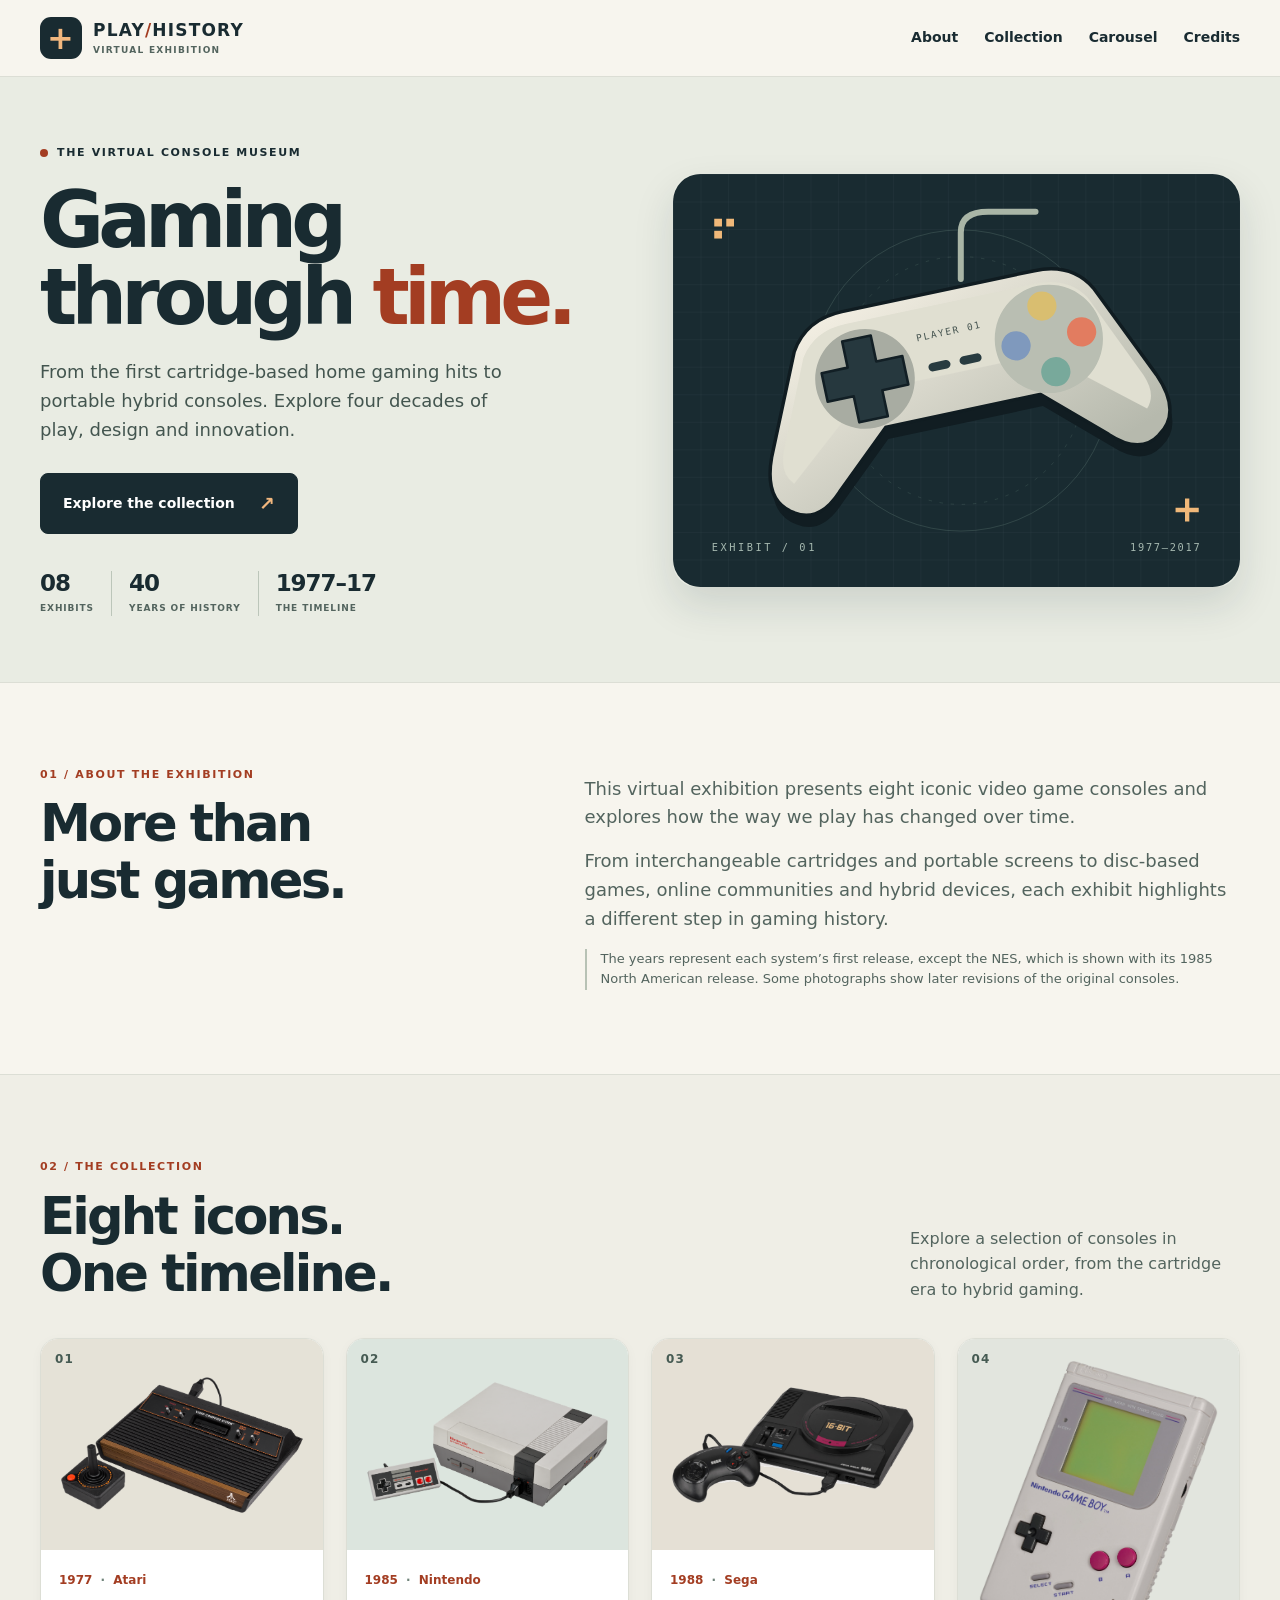
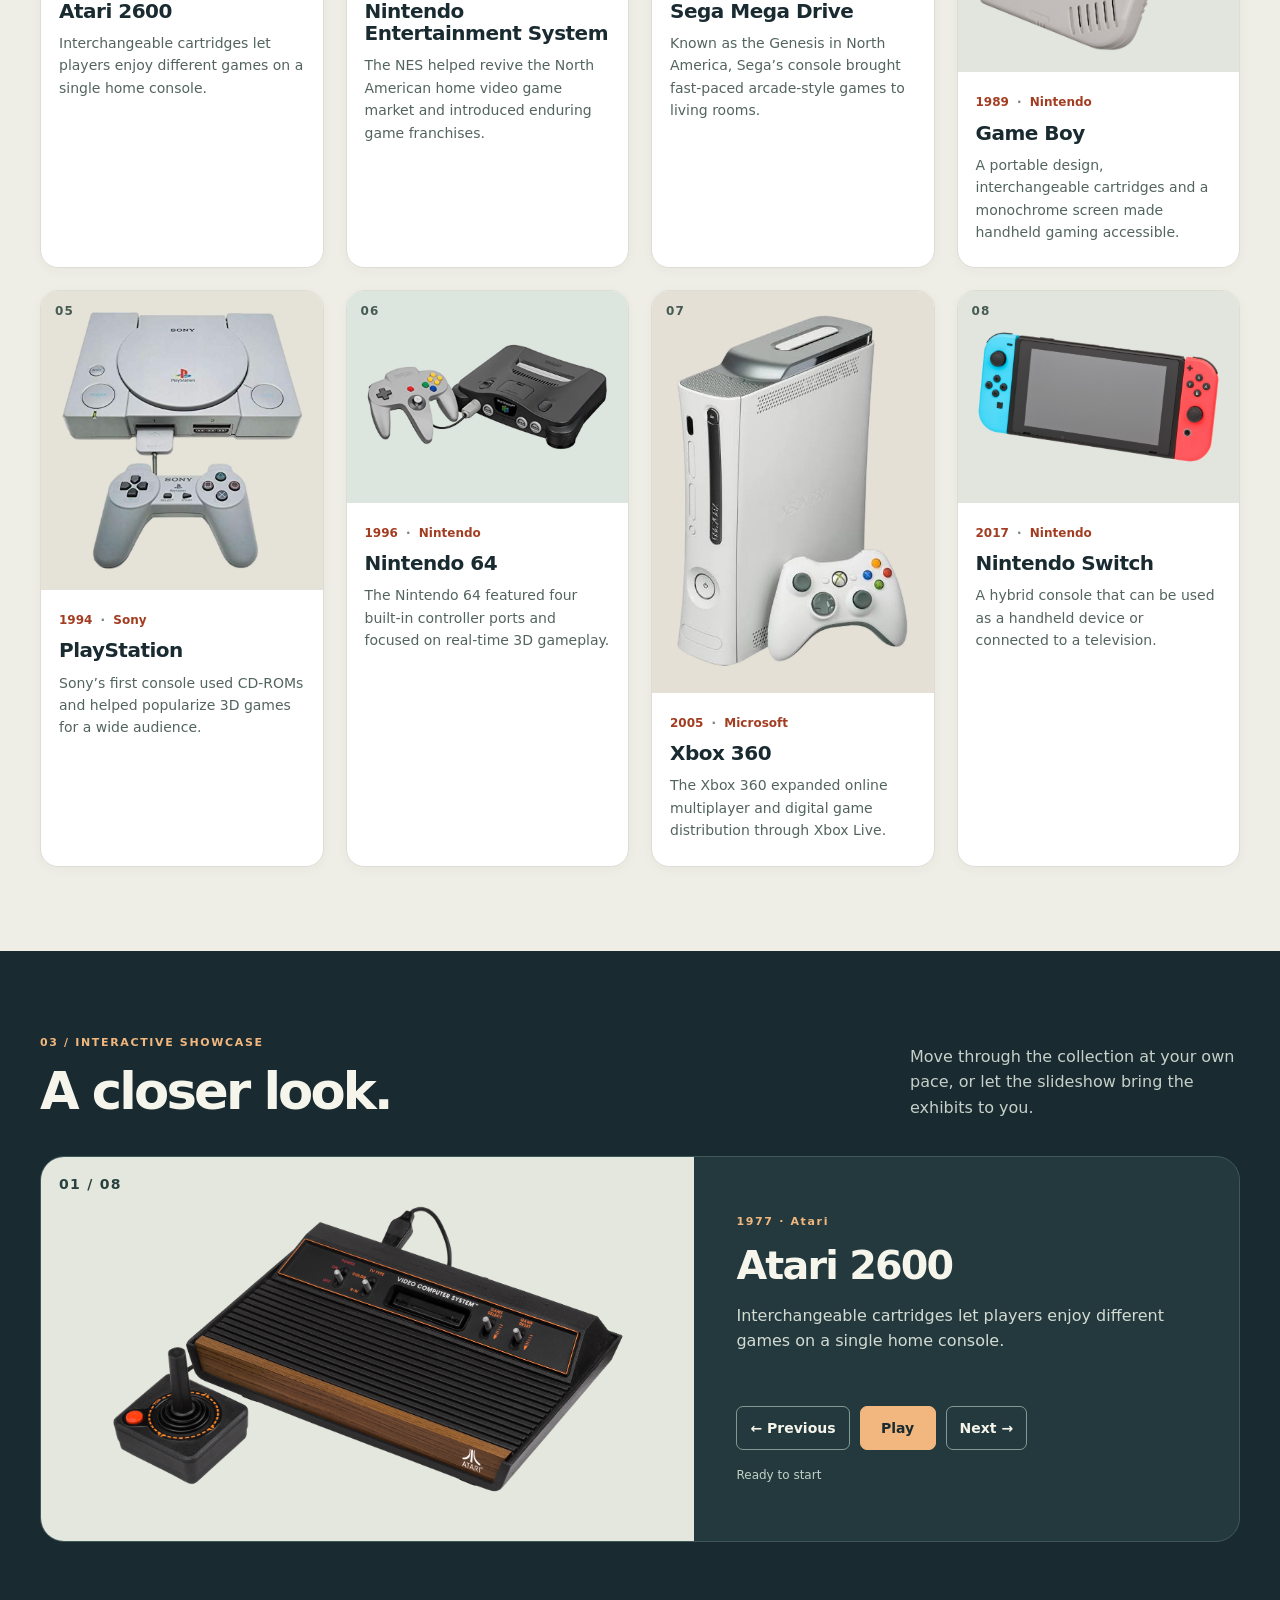
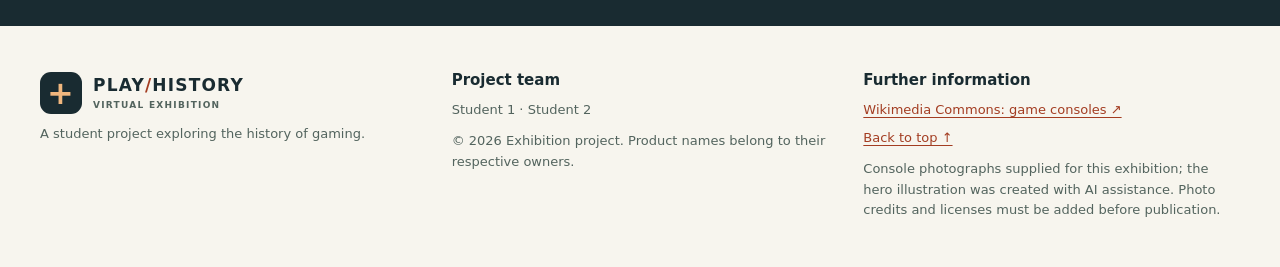
==== index.html @ f56f7c8f "Pievienoju HTML un css dizainu un fotografijas" ====
<!DOCTYPE html>
<html lang="en">
<head>
    <meta charset="UTF-8">
    <meta name="viewport" content="width=device-width, initial-scale=1.0">
    <meta name="description" content="A virtual exhibition exploring eight iconic gaming consoles from 1977 to 2017.">
    <title>Gaming Through Time | Virtual Exhibition</title>
    <link rel="stylesheet" href="style.css">
    <script src="app.js" defer></script>
</head>
<body>
    <a class="skip-link" href="#main-content">Skip to content</a>
    <header class="site-header" id="home">
        <div class="container header-inner">
            <a class="brand" href="#home"><span class="brand-mark" aria-hidden="true">+</span><span>PLAY<span class="brand-accent">/</span>HISTORY<small>VIRTUAL EXHIBITION</small></span></a>
            <nav aria-label="Main navigation" class="navigation">
                <a href="#about">About</a><a href="#gallery">Collection</a><a href="#carousel">Carousel</a><a href="#credits">Credits</a>
            </nav>
        </div>
    </header>
    <main id="main-content">
        <section class="hero" aria-labelledby="hero-title">
            <div class="container hero-layout">
                <div class="hero-copy">
                    <p class="eyebrow"><span class="status-dot"></span> THE VIRTUAL CONSOLE MUSEUM</p>
                    <h1 id="hero-title">Gaming<br>through <em>time.</em></h1>
                    <p class="hero-description">From the first cartridge-based home gaming hits to portable hybrid consoles. Explore four decades of play, design and innovation.</p>
                    <a href="#gallery" class="primary-button">Explore the collection <span aria-hidden="true">↗</span></a>
                    <div class="hero-facts"><div><strong>08</strong><span>EXHIBITS</span></div><div><strong>40</strong><span>YEARS OF HISTORY</span></div><div><strong>1977–17</strong><span>THE TIMELINE</span></div></div>
                </div>
                <div class="hero-art"><img src="images/hero-controller.svg" width="660" height="480" alt="Stylized retro game controller on a dark grid background"></div>
            </div>
        </section>
        <section class="section about" id="about" aria-labelledby="about-title">
            <div class="container about-layout">
                <div><p class="eyebrow section-eyebrow">01 / ABOUT THE EXHIBITION</p><h2 id="about-title">More than<br>just games.</h2></div>
                <div class="about-copy"><p>This virtual exhibition presents eight iconic video game consoles and explores how the way we play has changed over time.</p><p>From interchangeable cartridges and portable screens to disc-based games, online communities and hybrid devices, each exhibit highlights a different step in gaming history.</p><p class="note">The years represent each system’s first release, except the NES, which is shown with its 1985 North American release. Some photographs show later revisions of the original consoles.</p></div>
            </div>
        </section>
        <section class="section collection" id="gallery" aria-labelledby="collection-title">
            <div class="container">
                <div class="section-heading"><div><p class="eyebrow section-eyebrow">02 / THE COLLECTION</p><h2 id="collection-title">Eight icons.<br>One timeline.</h2></div><p>Explore a selection of consoles in chronological order, from the cartridge era to hybrid gaming.</p></div>
                <div class="gallery-grid">
                <article class="console-card" data-title="Atari 2600" data-year="1977" data-caption="Interchangeable cartridges let players enjoy different games on a single home console.">
                    <div class="card-image tone-0"><img src="images/atari-2600.png" alt="A dark Atari console with a woodgrain front and cartridge slot." width="480" height="340" loading="lazy"><span class="exhibit-number">01</span></div>
                    <div class="card-body"><p class="card-meta">1977 <span>·</span> Atari</p><h3>Atari 2600</h3><p>Interchangeable cartridges let players enjoy different games on a single home console.</p></div>
                </article>
                <article class="console-card" data-title="Nintendo Entertainment System" data-year="1985" data-caption="The NES helped revive the North American home video game market and introduced enduring game franchises.">
                    <div class="card-image tone-1"><img src="images/nes.png" alt="A grey rectangular NES console with black controller ports." width="480" height="340" loading="lazy"><span class="exhibit-number">02</span></div>
                    <div class="card-body"><p class="card-meta">1985 <span>·</span> Nintendo</p><h3>Nintendo Entertainment System</h3><p>The NES helped revive the North American home video game market and introduced enduring game franchises.</p></div>
                </article>
                <article class="console-card" data-title="Sega Mega Drive" data-year="1988" data-caption="Known as the Genesis in North America, Sega’s console brought fast-paced arcade-style games to living rooms.">
                    <div class="card-image tone-2"><img src="images/mega-drive.png" alt="A black Sega Mega Drive with a circular top and gold 16-bit lettering." width="480" height="340" loading="lazy"><span class="exhibit-number">03</span></div>
                    <div class="card-body"><p class="card-meta">1988 <span>·</span> Sega</p><h3>Sega Mega Drive</h3><p>Known as the Genesis in North America, Sega’s console brought fast-paced arcade-style games to living rooms.</p></div>
                </article>
                <article class="console-card" data-title="Game Boy" data-year="1989" data-caption="A portable design, interchangeable cartridges and a monochrome screen made handheld gaming accessible.">
                    <div class="card-image tone-3"><img src="images/game-boy.png" alt="A grey Game Boy with a green screen and burgundy buttons." width="480" height="340" loading="lazy"><span class="exhibit-number">04</span></div>
                    <div class="card-body"><p class="card-meta">1989 <span>·</span> Nintendo</p><h3>Game Boy</h3><p>A portable design, interchangeable cartridges and a monochrome screen made handheld gaming accessible.</p></div>
                </article>
                <article class="console-card" data-title="PlayStation" data-year="1994" data-caption="Sony’s first console used CD-ROMs and helped popularize 3D games for a wide audience.">
                    <div class="card-image tone-0"><img src="images/playstation.png" alt="A grey original PlayStation with a circular disc lid and controller." width="480" height="340" loading="lazy"><span class="exhibit-number">05</span></div>
                    <div class="card-body"><p class="card-meta">1994 <span>·</span> Sony</p><h3>PlayStation</h3><p>Sony’s first console used CD-ROMs and helped popularize 3D games for a wide audience.</p></div>
                </article>
                <article class="console-card" data-title="Nintendo 64" data-year="1996" data-caption="The Nintendo 64 featured four built-in controller ports and focused on real-time 3D gameplay.">
                    <div class="card-image tone-1"><img src="images/n64.png" alt="A dark Nintendo 64 with a cartridge slot and four controller ports." width="480" height="340" loading="lazy"><span class="exhibit-number">06</span></div>
                    <div class="card-body"><p class="card-meta">1996 <span>·</span> Nintendo</p><h3>Nintendo 64</h3><p>The Nintendo 64 featured four built-in controller ports and focused on real-time 3D gameplay.</p></div>
                </article>
                <article class="console-card" data-title="Xbox 360" data-year="2005" data-caption="The Xbox 360 expanded online multiplayer and digital game distribution through Xbox Live.">
                    <div class="card-image tone-2"><img src="images/xbox-360.png" alt="A white Xbox 360 standing vertically beside its controller." width="480" height="340" loading="lazy"><span class="exhibit-number">07</span></div>
                    <div class="card-body"><p class="card-meta">2005 <span>·</span> Microsoft</p><h3>Xbox 360</h3><p>The Xbox 360 expanded online multiplayer and digital game distribution through Xbox Live.</p></div>
                </article>
                <article class="console-card" data-title="Nintendo Switch" data-year="2017" data-caption="A hybrid console that can be used as a handheld device or connected to a television.">
                    <div class="card-image tone-3"><img src="images/switch.png" alt="A Nintendo Switch with blue and red Joy-Con controllers." width="480" height="340" loading="lazy"><span class="exhibit-number">08</span></div>
                    <div class="card-body"><p class="card-meta">2017 <span>·</span> Nintendo</p><h3>Nintendo Switch</h3><p>A hybrid console that can be used as a handheld device or connected to a television.</p></div>
                </article>
                </div>
            </div>
        </section>
        <section class="section showcase" id="carousel" aria-labelledby="carousel-title">
            <div class="container">
                <div class="section-heading"><div><p class="eyebrow">03 / INTERACTIVE SHOWCASE</p><h2 id="carousel-title">A closer look.</h2></div><p>Move through the collection at your own pace, or let the slideshow bring the exhibits to you.</p></div>
                <!-- JavaScript will update the image, caption, count and playback state. -->
                <div class="carousel-layout" aria-label="Console slideshow" aria-roledescription="carousel">
                    <div class="carousel-visual"><span class="slide-counter" id="carousel-counter">01 / 08</span><img id="carousel-image" src="images/atari-2600.png" alt="A dark Atari console with a woodgrain front and cartridge slot." width="480" height="340"></div>
                    <div class="carousel-content"><div id="carousel-description" aria-live="off"><p id="carousel-year" class="eyebrow">1977 · Atari</p><h3 id="carousel-name">Atari 2600</h3><p id="carousel-caption">Interchangeable cartridges let players enjoy different games on a single home console.</p></div>
                        <div class="carousel-controls" aria-label="Slideshow controls">
                            <button class="control" id="previous-btn" type="button"><span aria-hidden="true">←</span> Previous</button>
                            <button class="control control-play" id="play-pause-btn" type="button">Play</button>
                            <button class="control" id="next-btn" type="button">Next <span aria-hidden="true">→</span></button>
                        </div>
                        <p class="playback-status" id="playback-status" role="status">Ready to start</p>
                        <noscript><p class="playback-status">JavaScript is needed for the interactive slideshow.</p></noscript>
                    </div>
                </div>
            </div>
        </section>
    </main>
    <footer id="credits" class="footer">
        <div class="container footer-layout"><div><a class="brand" href="#home"><span class="brand-mark" aria-hidden="true">+</span><span>PLAY<span class="brand-accent">/</span>HISTORY<small>VIRTUAL EXHIBITION</small></span></a><p>A student project exploring the history of gaming.</p></div><div><h2>Project team</h2><p>Student 1 · Student 2</p><p>© 2026 Exhibition project. Product names belong to their respective owners.</p></div><div><h2>Further information</h2><a href="https://commons.wikimedia.org/wiki/Category:Video_game_consoles">Wikimedia Commons: game consoles ↗</a><a href="#home">Back to top ↑</a><p>Console photographs supplied for this exhibition; the hero illustration was created with AI assistance. Photo credits and licenses must be added before publication.</p></div></div>
    </footer>
</body>
</html>
---- style.css ----
/* Shared colors and measurements */
:root {
    --ink: #192b31;
    --muted: #53645e;
    --paper: #f7f5ee;
    --white: #ffffff;
    --accent: #a33d22;
    --orange: #f1b77e;
    --line: #dcded5;
    --radius: 18px;
    --max-width: 1200px;
}

/* Base and accessibility */
* { box-sizing: border-box; }
html { scroll-behavior: smooth; }
body { margin: 0; background: var(--paper); color: var(--ink); font-family: system-ui, -apple-system, "Segoe UI", sans-serif; font-size: 16px; line-height: 1.6; }
img { display: block; max-width: 100%; height: auto; }
a { color: inherit; }
button { font: inherit; cursor: pointer; }
h1, h2, h3, p { margin: 0; }
h1, h2, h3 { line-height: 1.12; }
:focus-visible { outline: 3px solid #b74d2e; outline-offset: 4px; }
.container { width: min(var(--max-width), 100% - 48px); margin: 0 auto; }
.section { padding: 84px 0; scroll-margin-top: 96px; }
.skip-link { position: absolute; top: 8px; left: 8px; transform: translateY(-150%); padding: 10px 18px; background: var(--white); z-index: 20; }
.skip-link:focus { transform: translateY(0); }

/* Header and navigation (Flexbox) */
.site-header { position: sticky; top: 0; z-index: 10; background: var(--paper); border-bottom: 1px solid var(--line); }
.header-inner { display: flex; align-items: center; justify-content: space-between; gap: 28px; min-height: 76px; padding: 10px 0; }
.brand { display: inline-flex; align-items: center; gap: 11px; text-decoration: none; font-size: 17px; font-weight: 850; line-height: 1.15; letter-spacing: .07em; white-space: nowrap; }
.brand-mark { display: grid; place-items: center; width: 42px; height: 42px; background: var(--ink); color: var(--orange); border-radius: 11px; font-size: 32px; font-weight: 700; }
.brand-accent { color: var(--accent); }
.brand small { display: block; margin-top: 4px; color: var(--muted); font-size: 9px; letter-spacing: .14em; }
.navigation { display: flex; flex-wrap: wrap; align-items: center; gap: 26px; }
.navigation a { font-size: 14px; font-weight: 650; text-decoration: none; border-bottom: 2px solid transparent; padding: 5px 0; transition: color .2s, border-color .2s; }
.navigation a:hover { color: var(--accent); border-color: var(--accent); }

/* Hero (CSS Grid) */
.hero { padding: 68px 0 66px; background: #e9ece3; border-bottom: 1px solid var(--line); }
.hero-layout { display: grid; grid-template-columns: 1.03fr 1fr; align-items: center; gap: 48px; }
.eyebrow { display: flex; align-items: center; gap: 9px; font-size: 11px; line-height: 1.5; letter-spacing: .15em; font-weight: 800; }
.status-dot { width: 8px; height: 8px; border-radius: 50%; background: var(--accent); }
.hero h1 { margin: 20px 0 22px; font-size: clamp(48px, 6.1vw, 92px); letter-spacing: -.075em; line-height: .99; }
.hero h1 em { color: var(--accent); font-style: normal; }
.hero-description { max-width: 480px; color: #43554f; font-size: 18px; }
.primary-button { display: inline-flex; align-items: center; gap: 24px; margin-top: 29px; background: var(--ink); color: var(--white); padding: 14px 22px; border: 1px solid var(--ink); border-radius: 8px; text-decoration: none; font-weight: 700; font-size: 14px; transition: background .2s, transform .2s; }
.primary-button:hover { background: #31494d; transform: translateY(-2px); }
.primary-button span { color: var(--orange); font-size: 19px; }
.hero-art { border-radius: 24px; overflow: hidden; box-shadow: 0 18px 40px #192b3122; }
.hero-art img { width: 100%; }
.hero-facts { display: flex; flex-wrap: wrap; gap: 0; margin-top: 37px; }
.hero-facts div { padding: 0 17px; border-left: 1px solid #bcc6ba; }
.hero-facts div:first-child { padding-left: 0; border: 0; }
.hero-facts strong { display: block; font-size: 23px; line-height: 1.1; letter-spacing: -.045em; }
.hero-facts span { display: block; margin-top: 5px; font-size: 9px; letter-spacing: .1em; font-weight: 750; color: var(--muted); }

/* About and common headings */
.section-eyebrow { color: var(--accent); }
.section h2 { margin-top: 12px; font-size: clamp(35px, 4vw, 58px); letter-spacing: -.055em; }
.about-layout { display: grid; grid-template-columns: .85fr 1.15fr; align-items: start; gap: 60px; }
.about-copy { padding-top: 8px; font-size: 18px; color: var(--muted); }
.about-copy p + p { margin-top: 15px; }
.about-copy .note { font-size: 13px; padding-left: 14px; border-left: 2px solid #b8c2b5; }
.section-heading { display: flex; align-items: end; justify-content: space-between; gap: 30px; margin-bottom: 36px; }
.section-heading > p { max-width: 330px; color: var(--muted); }

/* Gallery (CSS Grid and consistent Box Model) */
.collection { background: #efeee6; border-top: 1px solid var(--line); }
.gallery-grid { display: grid; grid-template-columns: repeat(4, minmax(0, 1fr)); gap: 22px; }
.console-card { min-width: 0; display: flex; flex-direction: column; overflow: hidden; background: var(--white); border: 1px solid var(--line); border-radius: var(--radius); box-shadow: 0 3px 12px #192b3109; transition: transform .25s, box-shadow .25s; }
.console-card:hover { transform: translateY(-5px); box-shadow: 0 10px 25px #192b311c; }
.card-image { position: relative; display: grid; place-items: center; padding: 12px; aspect-ratio: 4 / 3; }
.card-image img { width: 100%; height: 100%; object-fit: contain; }
.tone-0 { background: #e5e2d7; }.tone-1 { background: #dce5de; }.tone-2 { background: #e5e0d5; }.tone-3 { background: #e2e5de; }
.exhibit-number { position: absolute; top: 11px; left: 14px; font-size: 12px; color: #465b53; font-weight: 750; letter-spacing: .09em; }
.card-body { padding: 21px 18px 24px; }
.card-meta { color: var(--accent); font-size: 12px; font-weight: 750; }
.card-meta span { padding: 0 4px; color: #70847a; }
.card-body h3 { margin: 9px 0 10px; font-size: 20px; letter-spacing: -.025em; }
.card-body > p:last-child { font-size: 14px; color: var(--muted); }

/* Carousel: only visual layout; JS will implement the interactions. */
.showcase { background: var(--ink); color: #f6f5ec; }
.showcase .eyebrow { color: var(--orange); }
.showcase .section-heading > p { color: #c6d0c8; }
.carousel-layout { display: grid; grid-template-columns: 1.2fr 1fr; background: #24393d; border: 1px solid #40575a; border-radius: 24px; overflow: hidden; }
.carousel-visual { position: relative; display: grid; place-items: center; background: #e4e7dd; min-height: 330px; padding: 32px; }
.carousel-visual img { width: 100%; height: 320px; object-fit: contain; }
.slide-counter { position: absolute; left: 18px; top: 16px; color: #29423f; font-size: 14px; font-weight: 800; letter-spacing: .09em; }
.carousel-content { min-width: 0; padding: 42px; display: flex; flex-direction: column; justify-content: center; }
.carousel-content h3 { margin: 13px 0 15px; font-size: clamp(26px, 3.1vw, 44px); letter-spacing: -.045em; overflow-wrap: anywhere; }
#carousel-caption { color: #d3dbd3; min-height: 76px; }
.carousel-controls { display: flex; flex-wrap: wrap; gap: 10px; margin-top: 27px; }
.control { border: 1px solid #849994; color: #f6f5ec; background: transparent; padding: 10px 13px; min-height: 44px; border-radius: 7px; font-size: 14px; font-weight: 700; transition: background .2s, color .2s; }
.control:hover { background: #3b5556; }
.control-play { background: var(--orange); color: #192b31; border-color: var(--orange); min-width: 76px; }
.control-play:hover { background: #f8d1a9; color: #192b31; }
.control:focus-visible { outline-color: var(--orange); }
.playback-status { color: #c3d1c7; font-size: 12px; margin-top: 16px; }

/* Footer */
.footer { padding: 46px 0; background: #f7f5ee; }
.footer-layout { display: grid; grid-template-columns: 1fr 1fr 1fr; gap: 35px; }
.footer h2 { font-size: 15px; margin-bottom: 11px; }
.footer p { color: var(--muted); font-size: 13px; margin-top: 10px; }
.footer div > a:not(.brand) { display: block; color: var(--accent); font-size: 13px; text-underline-offset: 3px; margin-top: 7px; }

/* Responsive layout */
@media (max-width: 1050px) {
    .gallery-grid { grid-template-columns: repeat(2, minmax(0, 1fr)); }
    .hero-layout { gap: 30px; }
    .carousel-content { padding: 30px; }
}
@media (max-width: 760px) {
    .container { width: calc(100% - 36px); }
    .header-inner { flex-direction: column; align-items: flex-start; gap: 7px; min-height: auto; }
    .navigation { gap: 8px 20px; }
    .navigation a { font-size: 13px; }
    .section { padding: 56px 0; scroll-margin-top: 130px; }
    .hero { padding: 42px 0; }
    .hero-layout, .about-layout, .carousel-layout { grid-template-columns: 1fr; gap: 26px; }
    .hero h1 { font-size: clamp(47px, 10vw, 72px); }
    .hero-description, .about-copy { font-size: 16px; }
    .hero-art { max-width: 580px; }
    .section-heading { display: block; margin-bottom: 26px; }
    .section-heading > p { margin-top: 12px; }
    .carousel-layout { gap: 0; }
    .carousel-visual { min-height: 230px; padding: 22px; }
    .carousel-visual img { height: 235px; }
    .carousel-content { padding: 25px; }
    .footer-layout { grid-template-columns: 1fr 1fr; gap: 24px; }
}
@media (max-width: 460px) {
    .gallery-grid, .footer-layout { grid-template-columns: 1fr; }
    .gallery-grid { gap: 17px; }
    .hero-facts div { padding: 0 10px; }
    .hero-facts strong { font-size: 20px; }
    .hero-facts span { font-size: 8px; }
    .carousel-visual img { height: 200px; }
    .carousel-content { padding: 20px; }
    .carousel-controls { gap: 7px; }
    .control { padding: 9px 11px; }
}
@media (prefers-reduced-motion: reduce) {
    html { scroll-behavior: auto; }
    *, *::before, *::after { transition: none !important; }
}
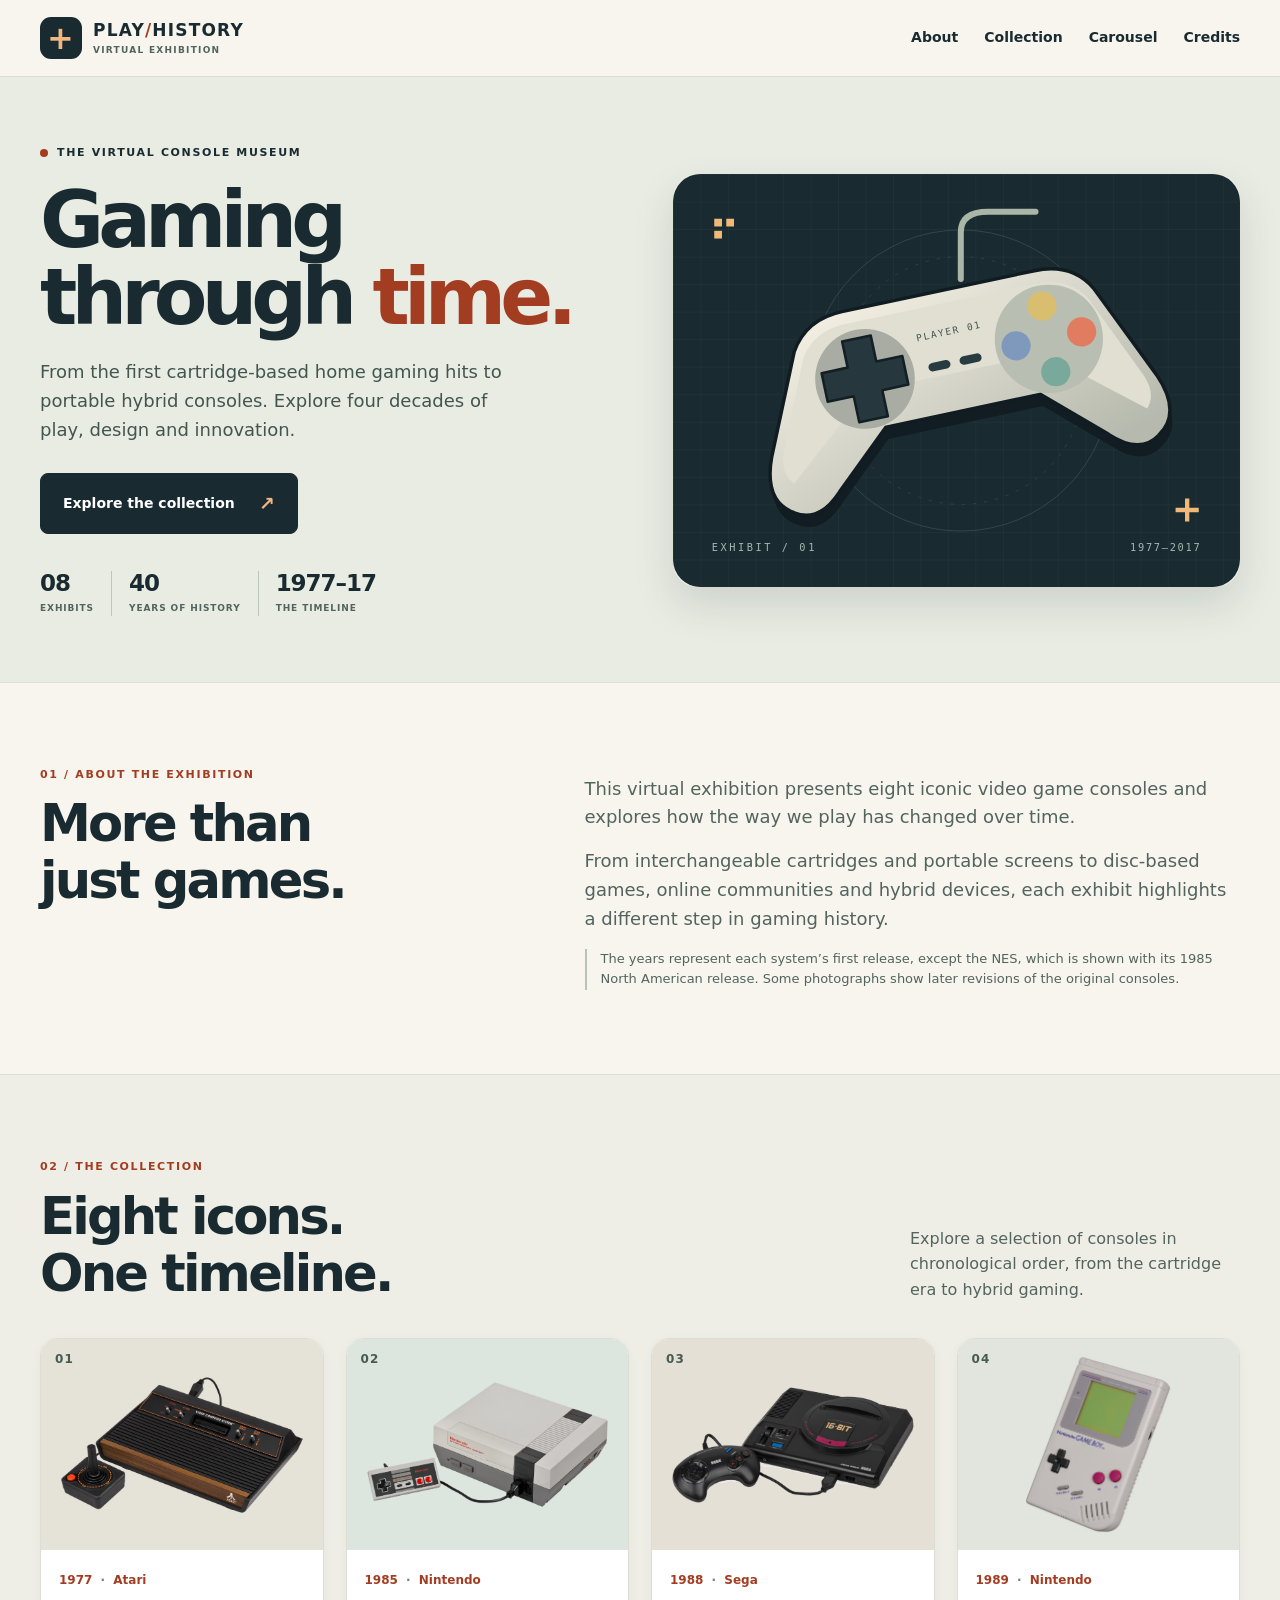
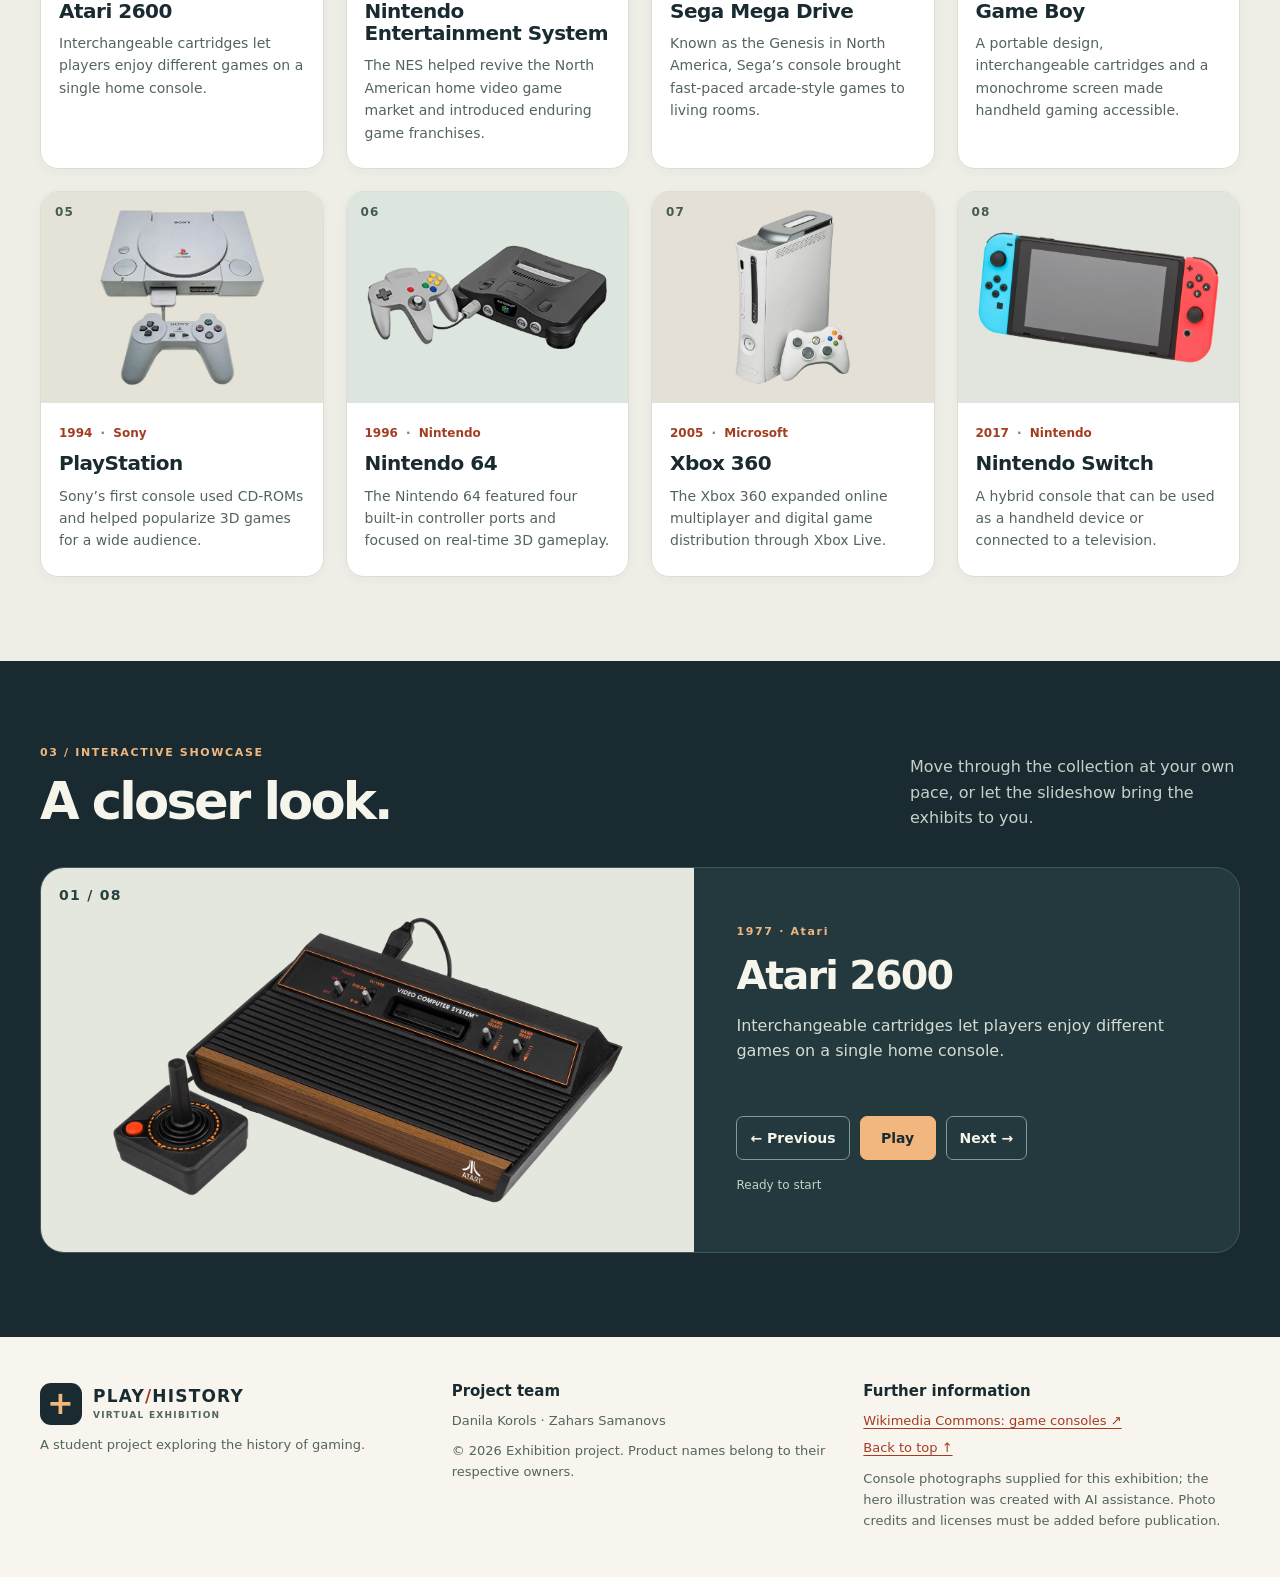
==== commit adbc5929: "Pabeidzu projektu un uzlaboju kludas" ====
--- a/index.html
+++ b/index.html
@@ -6,7 +6,7 @@
     <meta name="description" content="A virtual exhibition exploring eight iconic gaming consoles from 1977 to 2017.">
     <title>Gaming Through Time | Virtual Exhibition</title>
     <link rel="stylesheet" href="style.css">
-    <script src="app.js" defer></script>
+    <script src="script.js" defer></script>
 </head>
 <body>
     <a class="skip-link" href="#main-content">Skip to content</a>
@@ -96,7 +96,7 @@
         </section>
     </main>
     <footer id="credits" class="footer">
-        <div class="container footer-layout"><div><a class="brand" href="#home"><span class="brand-mark" aria-hidden="true">+</span><span>PLAY<span class="brand-accent">/</span>HISTORY<small>VIRTUAL EXHIBITION</small></span></a><p>A student project exploring the history of gaming.</p></div><div><h2>Project team</h2><p>Student 1 · Student 2</p><p>© 2026 Exhibition project. Product names belong to their respective owners.</p></div><div><h2>Further information</h2><a href="https://commons.wikimedia.org/wiki/Category:Video_game_consoles">Wikimedia Commons: game consoles ↗</a><a href="#home">Back to top ↑</a><p>Console photographs supplied for this exhibition; the hero illustration was created with AI assistance. Photo credits and licenses must be added before publication.</p></div></div>
+        <div class="container footer-layout"><div><a class="brand" href="#home"><span class="brand-mark" aria-hidden="true">+</span><span>PLAY<span class="brand-accent">/</span>HISTORY<small>VIRTUAL EXHIBITION</small></span></a><p>A student project exploring the history of gaming.</p></div><div><h2>Project team</h2><p>Danila Korols · Zahars Samanovs</p><p>© 2026 Exhibition project. Product names belong to their respective owners.</p></div><div><h2>Further information</h2><a href="https://commons.wikimedia.org/wiki/Category:Video_game_consoles">Wikimedia Commons: game consoles ↗</a><a href="#home">Back to top ↑</a><p>Console photographs supplied for this exhibition; the hero illustration was created with AI assistance. Photo credits and licenses must be added before publication.</p></div></div>
     </footer>
 </body>
 </html>
--- a/style.css
+++ b/style.css
@@ -1,4 +1,4 @@
-/* Shared colors and measurements */
+
 :root {
     --ink: #192b31;
     --muted: #53645e;
@@ -11,7 +11,7 @@
     --max-width: 1200px;
 }
 
-/* Base and accessibility */
+
 * { box-sizing: border-box; }
 html { scroll-behavior: smooth; }
 body { margin: 0; background: var(--paper); color: var(--ink); font-family: system-ui, -apple-system, "Segoe UI", sans-serif; font-size: 16px; line-height: 1.6; }
@@ -26,7 +26,7 @@
 .skip-link { position: absolute; top: 8px; left: 8px; transform: translateY(-150%); padding: 10px 18px; background: var(--white); z-index: 20; }
 .skip-link:focus { transform: translateY(0); }
 
-/* Header and navigation (Flexbox) */
+
 .site-header { position: sticky; top: 0; z-index: 10; background: var(--paper); border-bottom: 1px solid var(--line); }
 .header-inner { display: flex; align-items: center; justify-content: space-between; gap: 28px; min-height: 76px; padding: 10px 0; }
 .brand { display: inline-flex; align-items: center; gap: 11px; text-decoration: none; font-size: 17px; font-weight: 850; line-height: 1.15; letter-spacing: .07em; white-space: nowrap; }
@@ -37,7 +37,7 @@
 .navigation a { font-size: 14px; font-weight: 650; text-decoration: none; border-bottom: 2px solid transparent; padding: 5px 0; transition: color .2s, border-color .2s; }
 .navigation a:hover { color: var(--accent); border-color: var(--accent); }
 
-/* Hero (CSS Grid) */
+
 .hero { padding: 68px 0 66px; background: #e9ece3; border-bottom: 1px solid var(--line); }
 .hero-layout { display: grid; grid-template-columns: 1.03fr 1fr; align-items: center; gap: 48px; }
 .eyebrow { display: flex; align-items: center; gap: 9px; font-size: 11px; line-height: 1.5; letter-spacing: .15em; font-weight: 800; }
@@ -56,7 +56,7 @@
 .hero-facts strong { display: block; font-size: 23px; line-height: 1.1; letter-spacing: -.045em; }
 .hero-facts span { display: block; margin-top: 5px; font-size: 9px; letter-spacing: .1em; font-weight: 750; color: var(--muted); }
 
-/* About and common headings */
+
 .section-eyebrow { color: var(--accent); }
 .section h2 { margin-top: 12px; font-size: clamp(35px, 4vw, 58px); letter-spacing: -.055em; }
 .about-layout { display: grid; grid-template-columns: .85fr 1.15fr; align-items: start; gap: 60px; }
@@ -66,13 +66,19 @@
 .section-heading { display: flex; align-items: end; justify-content: space-between; gap: 30px; margin-bottom: 36px; }
 .section-heading > p { max-width: 330px; color: var(--muted); }
 
-/* Gallery (CSS Grid and consistent Box Model) */
+
 .collection { background: #efeee6; border-top: 1px solid var(--line); }
 .gallery-grid { display: grid; grid-template-columns: repeat(4, minmax(0, 1fr)); gap: 22px; }
 .console-card { min-width: 0; display: flex; flex-direction: column; overflow: hidden; background: var(--white); border: 1px solid var(--line); border-radius: var(--radius); box-shadow: 0 3px 12px #192b3109; transition: transform .25s, box-shadow .25s; }
 .console-card:hover { transform: translateY(-5px); box-shadow: 0 10px 25px #192b311c; }
 .card-image { position: relative; display: grid; place-items: center; padding: 12px; aspect-ratio: 4 / 3; }
-.card-image img { width: 100%; height: 100%; object-fit: contain; }
+.card-image img {
+    position: absolute;
+    inset: 12px;
+    width: calc(100% - 24px);
+    height: calc(100% - 24px);
+    object-fit: contain;
+}
 .tone-0 { background: #e5e2d7; }.tone-1 { background: #dce5de; }.tone-2 { background: #e5e0d5; }.tone-3 { background: #e2e5de; }
 .exhibit-number { position: absolute; top: 11px; left: 14px; font-size: 12px; color: #465b53; font-weight: 750; letter-spacing: .09em; }
 .card-body { padding: 21px 18px 24px; }
@@ -81,7 +87,6 @@
 .card-body h3 { margin: 9px 0 10px; font-size: 20px; letter-spacing: -.025em; }
 .card-body > p:last-child { font-size: 14px; color: var(--muted); }
 
-/* Carousel: only visual layout; JS will implement the interactions. */
 .showcase { background: var(--ink); color: #f6f5ec; }
 .showcase .eyebrow { color: var(--orange); }
 .showcase .section-heading > p { color: #c6d0c8; }
